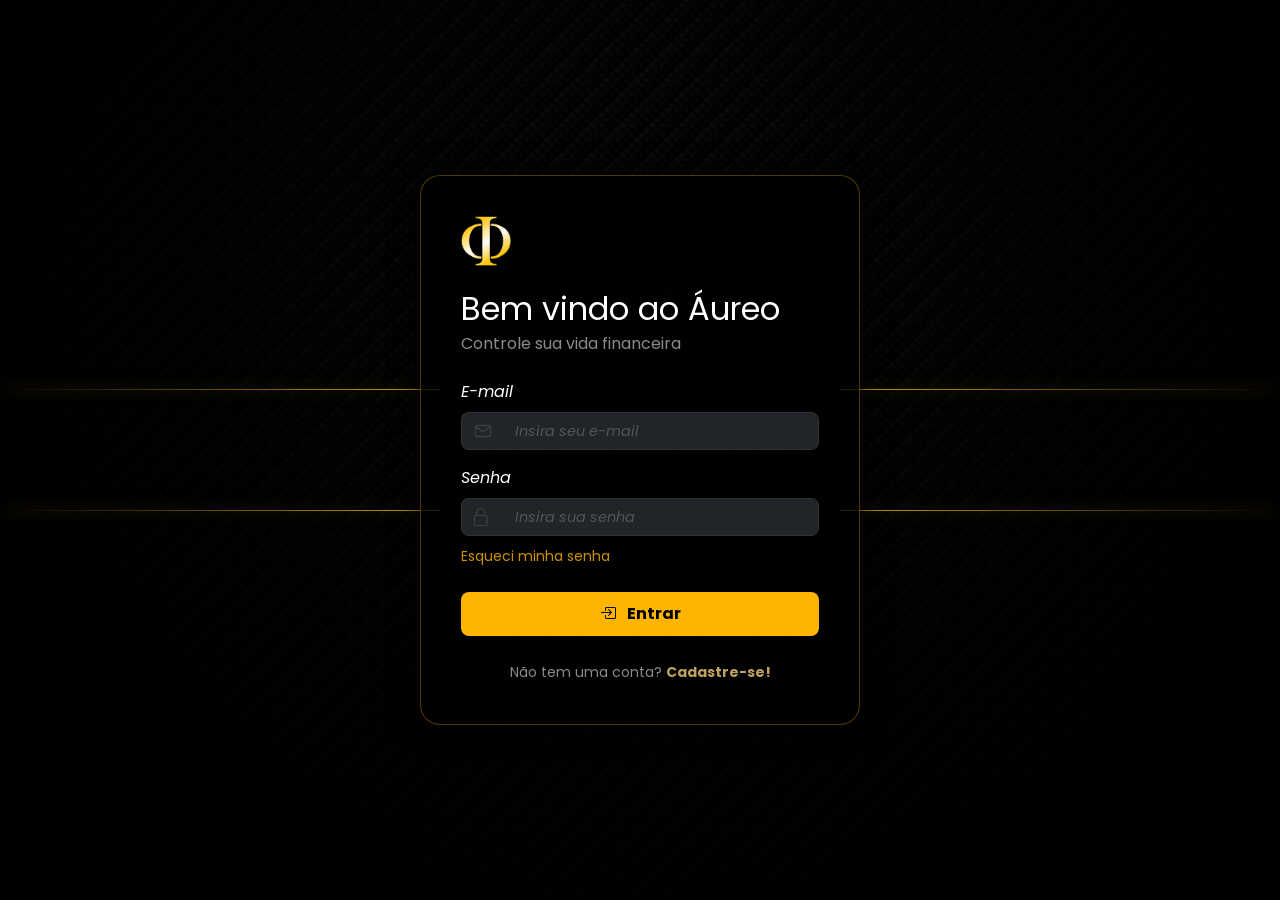
==== index.html @ 2ffa6e02 "Initial commit: Áureo fintech prototype 5 telas navegáveis: Login, Cadastro, Dashboard, Recebimentos" ====
<!DOCTYPE html>
<html lang="pt-br">
<head>
    <meta charset="UTF-8">
    <meta name="viewport" content="width=device-width, initial-scale=1.0">
    <title>Áureo - Login</title>
    
    <link rel="preconnect" href="https://fonts.googleapis.com">
    <link rel="preconnect" href="https://fonts.gstatic.com" crossorigin>
    <link href="https://fonts.googleapis.com/css2?family=Poppins:wght@300;400;500;600;700&display=swap" rel="stylesheet">
    <link href="https://cdn.jsdelivr.net/npm/bootstrap@5.3.0/dist/css/bootstrap.min.css" rel="stylesheet">
    <link rel="stylesheet" href="https://cdn.jsdelivr.net/npm/bootstrap-icons@1.10.5/font/bootstrap-icons.css">
    <link rel="stylesheet" href="style.css">
</head>
<body>

    <div class="container-fluid min-vh-100 d-flex align-items-center justify-content-center bg-custom position-relative">
        
        <div class="lines-background">
            
            <div class="line-row">
                <div class="line-side line-left"></div>
                <div class="line-spacer"></div> 
                <div class="line-side line-right"></div>
            </div>

            <div class="line-row">
                <div class="line-side line-left"></div>
                <div class="line-spacer"></div> 
                <div class="line-side line-right"></div>
            </div>

        </div>
        <div class="card card-login p-4">
            <div class="card-body">
                
                <div class="mb-4 text-start">
                    <img src="assets/images/Logo/Áureo-gradiente ouro.png" alt="Logo Áureo" class="logo-img">
                </div>

                <h2 class="text-white fw-normal mb-1">Bem vindo ao Áureo</h2>
                <p class="text-muted mb-4">Controle sua vida financeira</p>

                <form onsubmit="event.preventDefault(); window.location.href='dashboard.html';">
                    <div class="mb-3 text-start">
                        <label for="email" class="form-label text-white fst-italic">E-mail</label>
                        <div class="input-group">
                            <span class="input-group-text bg-dark border-gold text-muted">
                                <img src="assets/images/Icones/mail.png" alt="Icone Email" style="width: 18px; height: 18px; object-fit: contain;" class="input-icon">
                            </span>
                            <input type="email" class="form-control bg-dark text-white border-gold" id="email" placeholder="Insira seu e-mail">
                        </div>
                    </div>

                    <div class="mb-2 text-start">
                        <label for="password" class="form-label text-white fst-italic">Senha</label>
                        <div class="input-group">
                            <span class="input-group-text bg-dark border-gold text-muted">
                                <img src="assets/images/Icones/lock.png" alt="Icone Senha" style="width: 18px; height: 18px; object-fit: contain;" class="input-icon">
                            </span>
                            <input type="password" class="form-control bg-dark text-white border-gold" id="password" placeholder="Insira sua senha">
                        </div>
                    </div>

                    <div class="text-start mb-4">
                        <a href="#" class="link-gold text-decoration-none small">Esqueci minha senha</a>
                    </div>

                    <div class="d-grid gap-2">
                        <button type="submit" class="btn btn-gold fw-bold">
                            <i class="bi bi-box-arrow-in-right me-2"></i> Entrar
                        </button>
                    </div>

                    <div class="mt-4 text-center">
                        <a href="cadastro.html" class="text-muted text-decoration-none small">Não tem uma conta? <span class="text-gold-dark">Cadastre-se!</span></a>
                    </div>
                </form>
            </div>
        </div>
    </div>

    <script src="https://cdn.jsdelivr.net/npm/bootstrap@5.3.0/dist/js/bootstrap.bundle.min.js"></script>
</body>
</html>
---- style.css ----
/* ============================================
   Áureo — Design System
   ============================================ */
:root {
    --gold-primary: #FFB500;
    --gold-hover: #e0a800;
    --gold-dark: #bfa15f;
    --gold-soft: rgba(255, 181, 0, 0.12);
    --card-bg: rgba(0, 0, 0, 0.8);
    --surface-1: #0d0d0d;
    --surface-2: #141414;
    --surface-3: #1c1c1c;
    --border-soft: rgba(255, 181, 0, 0.18);
    --border-hard: rgba(255, 181, 0, 0.35);
    --text-muted-custom: #8a8a8a;
    --danger: #e45858;
    --success: #58c27d;
}

* { box-sizing: border-box; }

body {
    font-family: 'Poppins', sans-serif !important;
    background-color: #000;
    color: #fff;
}

/* ============================================
   AUTH SCREENS (Login / Cadastro)
   ============================================ */
.bg-custom {
    background-color: #000000;
    background-image: url('assets/images/Fundo/Tela-Login.png');
    background-size: cover;
    background-position: center;
    background-repeat: no-repeat;
    position: relative;
    overflow: hidden;
}
.bg-custom::before {
    content: '';
    position: absolute;
    top: 0; left: 0; right: 0; bottom: 0;
    background: radial-gradient(circle, rgba(0,0,0,0.7) 0%, rgba(0,0,0,1) 100%);
    pointer-events: none;
    z-index: 0;
}

.lines-background {
    position: absolute;
    top: 50%;
    left: 0;
    width: 100%;
    transform: translateY(-50%);
    z-index: 0;
    display: flex;
    flex-direction: column;
    justify-content: center;
    gap: 120px;
}
.line-row { display: flex; align-items: center; width: 100%; opacity: 0.8; }
.line-spacer { width: 100%; max-width: 400px; height: 1px; background: transparent; flex-shrink: 0; }
.line-side { height: 1px; flex-grow: 1; box-shadow: 0 0 15px rgba(255, 193, 7, 0.6); }
.line-left  { background: linear-gradient(90deg, rgba(255,193,7,0) 0%, rgba(255,193,7,1) 100%); }
.line-right { background: linear-gradient(90deg, rgba(255,193,7,1) 0%, rgba(255,193,7,0) 100%); }

.card-login {
    background-color: var(--card-bg);
    border: 1px solid rgba(255, 193, 7, 0.3);
    border-radius: 20px;
    width: 100%;
    max-width: 440px;
    box-shadow: 0 0 30px rgba(0, 0, 0, 0.9);
    position: relative;
    z-index: 1;
}

.logo-img { height: 50px; width: auto; }

/* Inputs com ícone (login / cadastro) */
.border-gold { border: 1px solid #333; border-radius: 8px; }
.input-group-text { border-right: none; border-top-right-radius: 0; border-bottom-right-radius: 0; }
.input-group > .form-control { border-left: none; border-top-left-radius: 0; border-bottom-left-radius: 0; }
.form-control:focus, .form-control:focus + .input-group-text {
    background-color: #1a1a1a !important;
    color: white !important;
    border-color: var(--gold-primary) !important;
    box-shadow: 0 0 5px rgba(255, 181, 0, 0.5) !important;
    outline: none;
}
.input-group:focus-within .input-group-text,
.input-group:focus-within .form-control { border-color: var(--gold-primary); }
::placeholder { color: #555 !important; font-style: italic; font-size: 0.9rem; }

.btn-gold {
    background-color: var(--gold-primary);
    border: none;
    color: #000;
    padding: 10px;
    border-radius: 8px;
    font-weight: 600;
    transition: all 0.3s ease;
}
.btn-gold:hover {
    background-color: var(--gold-hover);
    color: #000;
    transform: translateY(-1px);
    box-shadow: 0 4px 15px rgba(255, 193, 7, 0.4);
}
.btn-outline-gold {
    background-color: transparent;
    border: 1px solid var(--gold-primary);
    color: var(--gold-primary);
    border-radius: 8px;
    transition: all 0.3s ease;
}
.btn-outline-gold:hover {
    background-color: var(--gold-primary);
    color: #000;
}

.link-gold { color: var(--gold-primary); opacity: 0.8; transition: opacity 0.3s; }
.link-gold:hover { color: var(--gold-primary); opacity: 1; }
.text-gold-dark { color: var(--gold-dark); font-weight: bold; transition: color 0.3s; }
.text-gold-dark:hover { color: var(--gold-primary); }
.text-muted { color: var(--text-muted-custom) !important; }
.text-gold { color: var(--gold-primary) !important; }

/* ============================================
   APP SHELL (Dashboard, Despesas, Recebimentos)
   ============================================ */
.app-shell {
    display: flex;
    min-height: 100vh;
    background:
        radial-gradient(1200px 500px at 85% -5%, rgba(255,181,0,0.08), transparent 60%),
        radial-gradient(1000px 400px at -10% 110%, rgba(255,181,0,0.05), transparent 60%),
        #000;
}

/* Sidebar */
.sidebar {
    width: 240px;
    background: var(--surface-1);
    border-right: 1px solid var(--border-soft);
    display: flex;
    flex-direction: column;
    padding: 24px 16px;
    position: sticky;
    top: 0;
    height: 100vh;
}
.sidebar-logo {
    display: flex;
    align-items: center;
    gap: 10px;
    padding: 8px 10px 24px 10px;
    border-bottom: 1px solid var(--border-soft);
    margin-bottom: 16px;
}
.sidebar-logo img { height: 38px; }
.sidebar-logo .brand {
    color: var(--gold-primary);
    font-weight: 700;
    letter-spacing: 1px;
    font-size: 1.05rem;
}

.nav-link-custom {
    display: flex;
    align-items: center;
    gap: 12px;
    padding: 10px 14px;
    margin-bottom: 4px;
    border-radius: 10px;
    color: #c9c9c9;
    font-size: 0.95rem;
    text-decoration: none;
    transition: all 0.2s ease;
    border: 1px solid transparent;
}
.nav-link-custom i { font-size: 1.15rem; width: 22px; text-align: center; }
.nav-link-custom:hover {
    background: var(--surface-2);
    color: #fff;
}
.nav-link-custom.active {
    background: var(--gold-soft);
    color: var(--gold-primary);
    border-color: var(--border-hard);
    box-shadow: inset 0 0 0 1px var(--border-soft);
}

.sidebar-footer {
    margin-top: auto;
    padding-top: 16px;
    border-top: 1px solid var(--border-soft);
}

/* Main area */
.app-main {
    flex: 1;
    display: flex;
    flex-direction: column;
    min-width: 0;
}

.topbar {
    display: flex;
    align-items: center;
    justify-content: space-between;
    gap: 16px;
    padding: 18px 28px;
    background: rgba(13,13,13,0.85);
    backdrop-filter: blur(6px);
    border-bottom: 1px solid var(--border-soft);
    position: sticky;
    top: 0;
    z-index: 10;
}
.topbar h1 {
    font-size: 1.25rem;
    margin: 0;
    color: #fff;
    font-weight: 500;
}
.topbar h1 small {
    display: block;
    color: var(--text-muted-custom);
    font-size: 0.8rem;
    font-weight: 300;
    margin-top: 2px;
}

.user-chip {
    display: flex;
    align-items: center;
    gap: 10px;
    padding: 6px 14px 6px 6px;
    background: var(--surface-2);
    border: 1px solid var(--border-soft);
    border-radius: 999px;
}
.user-chip .avatar {
    width: 32px; height: 32px;
    border-radius: 50%;
    background: linear-gradient(135deg, var(--gold-primary), var(--gold-dark));
    color: #000;
    font-weight: 700;
    display: flex; align-items: center; justify-content: center;
    font-size: 0.85rem;
}
.user-chip .user-name { font-size: 0.9rem; color: #eee; }
.user-chip .user-role { font-size: 0.72rem; color: var(--text-muted-custom); }

.content {
    padding: 28px;
    flex: 1;
}

/* Cards */
.a-card {
    background: var(--surface-2);
    border: 1px solid var(--border-soft);
    border-radius: 14px;
    padding: 20px;
    transition: border-color 0.2s ease, transform 0.2s ease;
}
.a-card:hover { border-color: var(--border-hard); }

.stat-card { position: relative; overflow: hidden; }
.stat-card .stat-label {
    color: var(--text-muted-custom);
    font-size: 0.82rem;
    text-transform: uppercase;
    letter-spacing: 1px;
    margin-bottom: 8px;
}
.stat-card .stat-value {
    font-size: 1.8rem;
    font-weight: 600;
    color: #fff;
    letter-spacing: -0.5px;
}
.stat-card .stat-trend {
    margin-top: 6px;
    font-size: 0.8rem;
    color: var(--success);
}
.stat-card .stat-trend.down { color: var(--danger); }
.stat-card .stat-icon {
    position: absolute;
    top: 16px; right: 16px;
    width: 44px; height: 44px;
    border-radius: 12px;
    background: var(--gold-soft);
    color: var(--gold-primary);
    display: flex; align-items: center; justify-content: center;
    font-size: 1.3rem;
}
.stat-card.accent {
    background: linear-gradient(135deg, rgba(255,181,0,0.12), rgba(255,181,0,0.03));
    border-color: var(--border-hard);
}
.stat-card.accent .stat-value { color: var(--gold-primary); }

.section-title {
    color: #fff;
    font-size: 1.05rem;
    font-weight: 500;
    margin: 0 0 14px 0;
    display: flex;
    align-items: center;
    justify-content: space-between;
}
.section-title .muted {
    color: var(--text-muted-custom);
    font-size: 0.82rem;
    font-weight: 300;
}

/* Tables */
.a-table { width: 100%; border-collapse: separate; border-spacing: 0; }
.a-table thead th {
    text-align: left;
    color: var(--text-muted-custom);
    font-weight: 500;
    font-size: 0.78rem;
    text-transform: uppercase;
    letter-spacing: 1px;
    padding: 10px 14px;
    border-bottom: 1px solid var(--border-soft);
}
.a-table tbody td {
    padding: 14px;
    border-bottom: 1px solid rgba(255,255,255,0.04);
    font-size: 0.92rem;
    color: #e3e3e3;
}
.a-table tbody tr:hover td { background: rgba(255,181,0,0.04); }

.badge-cat {
    display: inline-flex;
    align-items: center;
    gap: 6px;
    padding: 4px 10px;
    border-radius: 999px;
    font-size: 0.75rem;
    font-weight: 500;
    background: var(--surface-3);
    color: #ddd;
    border: 1px solid rgba(255,255,255,0.06);
}
.badge-cat .dot { width: 7px; height: 7px; border-radius: 50%; background: var(--gold-primary); }
.badge-cat.cat-moradia  .dot { background: #f08a5d; }
.badge-cat.cat-mercado  .dot { background: #58c27d; }
.badge-cat.cat-transporte .dot { background: #4fa3e3; }
.badge-cat.cat-lazer    .dot { background: #c678e3; }
.badge-cat.cat-saude    .dot { background: #e45858; }
.badge-cat.cat-salario  .dot { background: #FFB500; }
.badge-cat.cat-freela   .dot { background: #58c27d; }
.badge-cat.cat-invest   .dot { background: #4fa3e3; }

.amount-neg { color: var(--danger); font-weight: 500; font-variant-numeric: tabular-nums; }
.amount-pos { color: var(--success); font-weight: 500; font-variant-numeric: tabular-nums; }

/* Filter bar */
.filter-bar {
    display: flex;
    flex-wrap: wrap;
    gap: 10px;
    align-items: center;
    background: var(--surface-2);
    border: 1px solid var(--border-soft);
    border-radius: 12px;
    padding: 12px 14px;
    margin-bottom: 20px;
}
.filter-bar .form-select,
.filter-bar .form-control {
    background: var(--surface-3);
    border: 1px solid rgba(255,255,255,0.06);
    color: #e9e9e9;
    border-radius: 8px;
    font-size: 0.88rem;
    padding: 8px 12px;
    min-width: 160px;
    width: auto;
}
.filter-bar .form-select:focus,
.filter-bar .form-control:focus {
    border-color: var(--gold-primary);
    box-shadow: 0 0 0 2px rgba(255,181,0,0.15);
    background: var(--surface-3);
    color: #fff;
}
.filter-bar label {
    color: var(--text-muted-custom);
    font-size: 0.82rem;
    margin-right: 4px;
}

/* Modal */
.modal-content.a-modal {
    background: var(--surface-2);
    border: 1px solid var(--border-hard);
    border-radius: 16px;
    color: #eee;
}
.modal-content.a-modal .modal-header {
    border-bottom: 1px solid var(--border-soft);
}
.modal-content.a-modal .modal-footer {
    border-top: 1px solid var(--border-soft);
}
.modal-content.a-modal .form-label {
    color: #ddd;
    font-size: 0.85rem;
}
.modal-content.a-modal .form-control,
.modal-content.a-modal .form-select {
    background: var(--surface-3);
    border: 1px solid rgba(255,255,255,0.08);
    color: #fff;
    border-radius: 8px;
}
.modal-content.a-modal .form-control:focus,
.modal-content.a-modal .form-select:focus {
    border-color: var(--gold-primary);
    box-shadow: 0 0 0 2px rgba(255,181,0,0.2);
    background: var(--surface-3);
    color: #fff;
}

/* Progress bars for categories */
.cat-row { display: flex; align-items: center; gap: 12px; padding: 10px 0; border-bottom: 1px solid rgba(255,255,255,0.04); }
.cat-row:last-child { border-bottom: none; }
.cat-row .cat-dot { width: 10px; height: 10px; border-radius: 50%; }
.cat-row .cat-name { flex: 0 0 120px; font-size: 0.88rem; color: #ddd; }
.cat-row .cat-bar { flex: 1; height: 6px; background: var(--surface-3); border-radius: 999px; overflow: hidden; }
.cat-row .cat-bar > span { display: block; height: 100%; background: var(--gold-primary); border-radius: 999px; }
.cat-row .cat-amount { flex: 0 0 110px; text-align: right; color: #eee; font-variant-numeric: tabular-nums; font-size: 0.88rem; }

/* Chart container */
.chart-wrap {
    position: relative;
    height: 260px;
}

/* Mini helper */
.icon-btn {
    width: 34px; height: 34px;
    border-radius: 8px;
    background: var(--surface-3);
    border: 1px solid rgba(255,255,255,0.06);
    color: #bbb;
    display: inline-flex; align-items: center; justify-content: center;
    transition: all 0.2s;
}
.icon-btn:hover { color: var(--gold-primary); border-color: var(--border-hard); }

.divider { height: 1px; background: var(--border-soft); margin: 20px 0; }

/* Scrollbar */
::-webkit-scrollbar { width: 10px; height: 10px; }
::-webkit-scrollbar-track { background: #0a0a0a; }
::-webkit-scrollbar-thumb { background: #222; border-radius: 10px; }
::-webkit-scrollbar-thumb:hover { background: #333; }

/* Responsive */
@media (max-width: 960px) {
    .sidebar { width: 72px; padding: 16px 8px; }
    .sidebar .nav-label, .sidebar-logo .brand, .sidebar-footer .nav-label { display: none; }
    .nav-link-custom { justify-content: center; }
    .content { padding: 18px; }
    .topbar { padding: 14px 18px; }
}
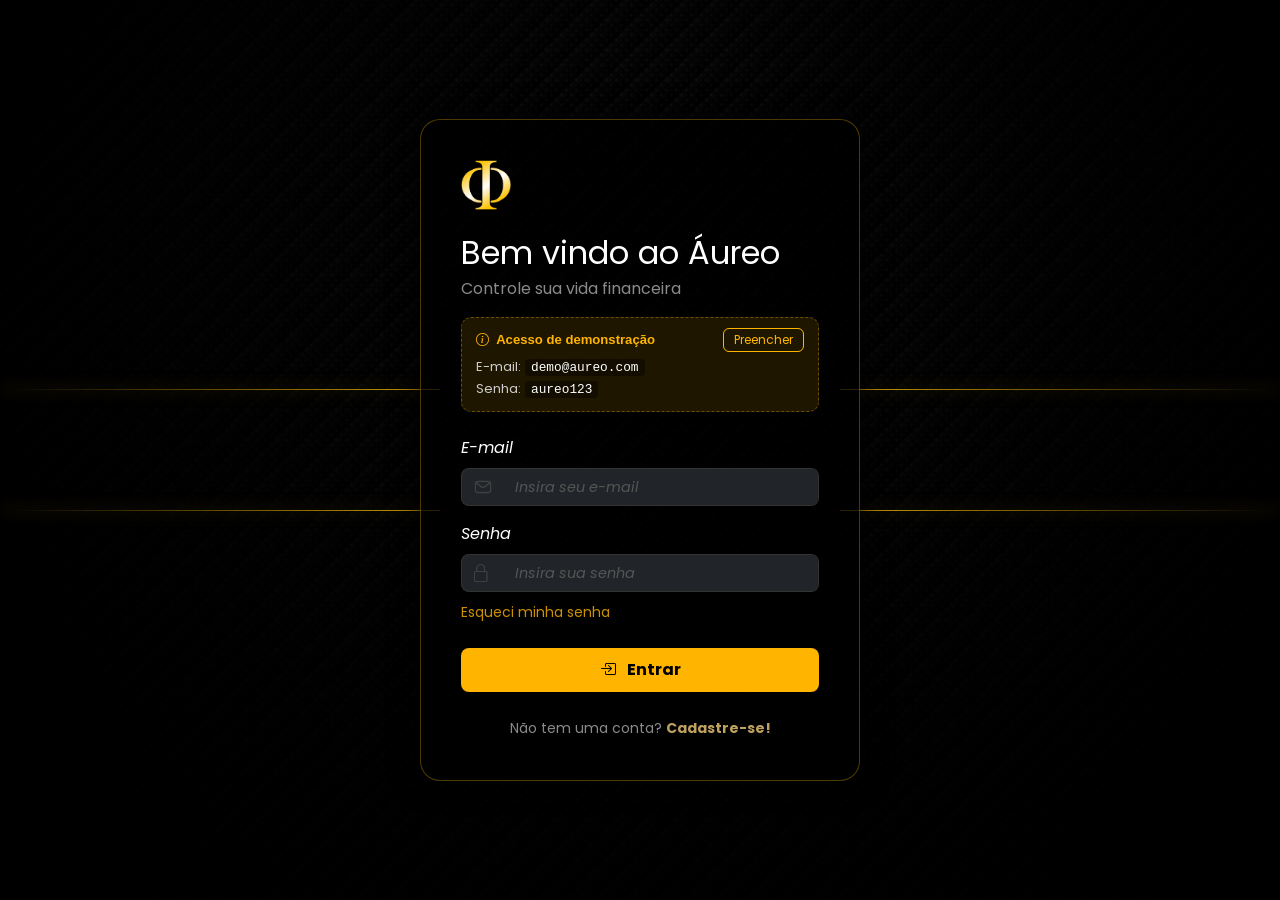
==== commit e74c6090: "Adiciona acesso de demonstração no login - Login valida e-mail/senha (demo@aureo.com / aureo123) e m" ====
--- a/index.html
+++ b/index.html
@@ -39,16 +39,25 @@
                 </div>
 
                 <h2 class="text-white fw-normal mb-1">Bem vindo ao Áureo</h2>
-                <p class="text-muted mb-4">Controle sua vida financeira</p>
+                <p class="text-muted mb-3">Controle sua vida financeira</p>
 
-                <form onsubmit="event.preventDefault(); window.location.href='dashboard.html';">
+                <div class="demo-box mb-4">
+                    <div class="d-flex align-items-center justify-content-between mb-1">
+                        <span class="demo-title"><i class="bi bi-info-circle me-1"></i> Acesso de demonstração</span>
+                        <button type="button" class="demo-fill" id="fillDemo">Preencher</button>
+                    </div>
+                    <div class="demo-cred">E-mail: <code>demo@aureo.com</code></div>
+                    <div class="demo-cred">Senha: <code>aureo123</code></div>
+                </div>
+
+                <form id="loginForm" novalidate>
                     <div class="mb-3 text-start">
                         <label for="email" class="form-label text-white fst-italic">E-mail</label>
                         <div class="input-group">
                             <span class="input-group-text bg-dark border-gold text-muted">
                                 <img src="assets/images/Icones/mail.png" alt="Icone Email" style="width: 18px; height: 18px; object-fit: contain;" class="input-icon">
                             </span>
-                            <input type="email" class="form-control bg-dark text-white border-gold" id="email" placeholder="Insira seu e-mail">
+                            <input type="email" class="form-control bg-dark text-white border-gold" id="email" placeholder="Insira seu e-mail" autocomplete="username">
                         </div>
                     </div>
 
@@ -58,8 +67,12 @@
                             <span class="input-group-text bg-dark border-gold text-muted">
                                 <img src="assets/images/Icones/lock.png" alt="Icone Senha" style="width: 18px; height: 18px; object-fit: contain;" class="input-icon">
                             </span>
-                            <input type="password" class="form-control bg-dark text-white border-gold" id="password" placeholder="Insira sua senha">
+                            <input type="password" class="form-control bg-dark text-white border-gold" id="password" placeholder="Insira sua senha" autocomplete="current-password">
                         </div>
+                    </div>
+
+                    <div class="login-error text-start" id="loginError" role="alert" hidden>
+                        <i class="bi bi-exclamation-circle me-1"></i> E-mail ou senha incorretos.
                     </div>
 
                     <div class="text-start mb-4">
@@ -81,5 +94,32 @@
     </div>
 
     <script src="https://cdn.jsdelivr.net/npm/bootstrap@5.3.0/dist/js/bootstrap.bundle.min.js"></script>
+    <script src="auth.js"></script>
+    <script>
+        const form = document.getElementById('loginForm');
+        const email = document.getElementById('email');
+        const password = document.getElementById('password');
+        const error = document.getElementById('loginError');
+
+        document.getElementById('fillDemo').addEventListener('click', () => {
+            email.value = AUREO_DEMO.email;
+            password.value = AUREO_DEMO.senha;
+            error.hidden = true;
+        });
+
+        [email, password].forEach(el => el.addEventListener('input', () => { error.hidden = true; }));
+
+        form.addEventListener('submit', async e => {
+            e.preventDefault();
+            if (await aureoCheckLogin(email.value, password.value)) {
+                window.location.href = 'dashboard.html';
+            } else {
+                error.hidden = false;
+                form.classList.remove('shake');
+                void form.offsetWidth;
+                form.classList.add('shake');
+            }
+        });
+    </script>
 </body>
 </html>
--- a/style.css
+++ b/style.css
@@ -77,6 +77,34 @@
 
 .logo-img { height: 50px; width: auto; }
 
+/* Acesso de demonstração / erros de autenticação */
+.demo-box {
+    background: var(--gold-soft);
+    border: 1px dashed var(--border-hard);
+    border-radius: 10px;
+    padding: 10px 14px;
+    text-align: left;
+}
+.demo-title { color: var(--gold-primary); font-size: 0.82rem; font-weight: 600; }
+.demo-cred { color: #ccc; font-size: 0.82rem; line-height: 1.6; }
+.demo-cred code { color: #fff; background: rgba(0,0,0,0.4); padding: 1px 6px; border-radius: 4px; font-size: 0.8rem; }
+.demo-fill {
+    background: transparent; border: 1px solid var(--gold-primary); color: var(--gold-primary);
+    border-radius: 6px; font-size: 0.75rem; padding: 2px 10px; transition: all 0.2s;
+}
+.demo-fill:hover { background: var(--gold-primary); color: #000; }
+.login-error {
+    color: var(--danger); font-size: 0.84rem; margin: 4px 0 8px;
+    background: rgba(228, 88, 88, 0.08); border: 1px solid rgba(228, 88, 88, 0.3);
+    border-radius: 8px; padding: 8px 12px;
+}
+.shake { animation: shake 0.35s ease; }
+@keyframes shake {
+    0%, 100% { transform: translateX(0); }
+    25% { transform: translateX(-6px); }
+    75% { transform: translateX(6px); }
+}
+
 /* Inputs com ícone (login / cadastro) */
 .border-gold { border: 1px solid #333; border-radius: 8px; }
 .input-group-text { border-right: none; border-top-right-radius: 0; border-bottom-right-radius: 0; }
@@ -361,8 +389,8 @@
 .badge-cat.cat-freela   .dot { background: #58c27d; }
 .badge-cat.cat-invest   .dot { background: #4fa3e3; }
 
-.amount-neg { color: var(--danger); font-weight: 500; font-variant-numeric: tabular-nums; }
-.amount-pos { color: var(--success); font-weight: 500; font-variant-numeric: tabular-nums; }
+.amount-neg, .a-table td.amount-neg { color: var(--danger); font-weight: 500; font-variant-numeric: tabular-nums; }
+.amount-pos, .a-table td.amount-pos { color: var(--success); font-weight: 500; font-variant-numeric: tabular-nums; }
 
 /* Filter bar */
 .filter-bar {
@@ -461,6 +489,81 @@
 
 .divider { height: 1px; background: var(--border-soft); margin: 20px 0; }
 
+/* Metas */
+.goal-card { display: flex; flex-direction: column; gap: 14px; height: 100%; }
+.goal-head { display: flex; align-items: center; gap: 12px; }
+.goal-icon {
+    width: 44px; height: 44px; border-radius: 12px;
+    display: flex; align-items: center; justify-content: center;
+    font-size: 1.25rem; background: var(--gold-soft); color: var(--gold-primary); flex-shrink: 0;
+}
+.goal-title { font-size: 1rem; font-weight: 500; color: #fff; margin: 0; }
+.goal-deadline { font-size: 0.78rem; color: var(--text-muted-custom); }
+.goal-values { display: flex; justify-content: space-between; align-items: baseline; }
+.goal-saved { font-size: 1.35rem; font-weight: 600; color: #fff; font-variant-numeric: tabular-nums; }
+.goal-target { font-size: 0.85rem; color: var(--text-muted-custom); font-variant-numeric: tabular-nums; }
+.goal-progress { height: 8px; background: var(--surface-3); border-radius: 999px; overflow: hidden; }
+.goal-progress > span {
+    display: block; height: 100%; border-radius: 999px;
+    background: linear-gradient(90deg, var(--gold-dark), var(--gold-primary));
+    transition: width 0.6s ease;
+}
+.goal-progress.done > span { background: linear-gradient(90deg, #3e9c5f, var(--success)); }
+.goal-foot { display: flex; justify-content: space-between; align-items: center; font-size: 0.8rem; color: var(--text-muted-custom); }
+.goal-foot .pct { color: var(--gold-primary); font-weight: 600; }
+.goal-card.done .pct { color: var(--success); }
+.goal-add {
+    border: 1px dashed var(--border-hard); background: transparent;
+    display: flex; flex-direction: column; align-items: center; justify-content: center;
+    gap: 8px; color: var(--gold-primary); min-height: 220px; cursor: pointer; width: 100%;
+}
+.goal-add:hover { background: var(--gold-soft); }
+.goal-add i { font-size: 1.8rem; }
+
+.budget-row { padding: 12px 0; border-bottom: 1px solid rgba(255,255,255,0.04); }
+.budget-row:last-child { border-bottom: none; }
+.budget-row .top { display: flex; justify-content: space-between; font-size: 0.88rem; margin-bottom: 6px; color: #ddd; }
+.budget-row .top .vals { font-variant-numeric: tabular-nums; color: var(--text-muted-custom); }
+.budget-row .top .vals b { color: #eee; font-weight: 500; }
+.budget-row .bar { height: 6px; background: var(--surface-3); border-radius: 999px; overflow: hidden; }
+.budget-row .bar > span { display: block; height: 100%; border-radius: 999px; background: var(--success); }
+.budget-row.warn .bar > span { background: var(--gold-primary); }
+.budget-row.over .bar > span { background: var(--danger); }
+.budget-row .note { font-size: 0.75rem; margin-top: 4px; color: var(--text-muted-custom); }
+.budget-row.warn .note { color: var(--gold-primary); }
+.budget-row.over .note { color: var(--danger); }
+
+/* Relatórios */
+.insight {
+    display: flex; gap: 12px; align-items: flex-start;
+    padding: 14px; border-radius: 12px; background: var(--surface-3);
+    border: 1px solid rgba(255,255,255,0.05); height: 100%;
+}
+.insight i { font-size: 1.2rem; margin-top: 2px; }
+.insight.good i { color: var(--success); }
+.insight.warn i { color: var(--gold-primary); }
+.insight.bad i { color: var(--danger); }
+.insight p { margin: 0; font-size: 0.86rem; color: #ddd; line-height: 1.45; }
+.insight b { color: #fff; font-weight: 600; }
+
+.seg {
+    display: inline-flex; background: var(--surface-3); border-radius: 10px; padding: 3px;
+    border: 1px solid rgba(255,255,255,0.06);
+}
+.seg button {
+    background: transparent; border: none; color: #aaa; font-size: 0.85rem;
+    padding: 6px 14px; border-radius: 8px; transition: all 0.2s;
+}
+.seg button.active { background: var(--gold-primary); color: #000; font-weight: 600; }
+.seg button:not(.active):hover { color: #fff; }
+
+.chart-wrap.sm { height: 230px; }
+.legend-list { list-style: none; padding: 0; margin: 0; }
+.legend-list li { display: flex; align-items: center; gap: 10px; padding: 7px 0; font-size: 0.86rem; color: #ddd; }
+.legend-list .sw { width: 10px; height: 10px; border-radius: 3px; flex-shrink: 0; }
+.legend-list .v { margin-left: auto; font-variant-numeric: tabular-nums; color: #eee; }
+.legend-list .p { width: 44px; text-align: right; color: var(--text-muted-custom); font-variant-numeric: tabular-nums; }
+
 /* Scrollbar */
 ::-webkit-scrollbar { width: 10px; height: 10px; }
 ::-webkit-scrollbar-track { background: #0a0a0a; }
